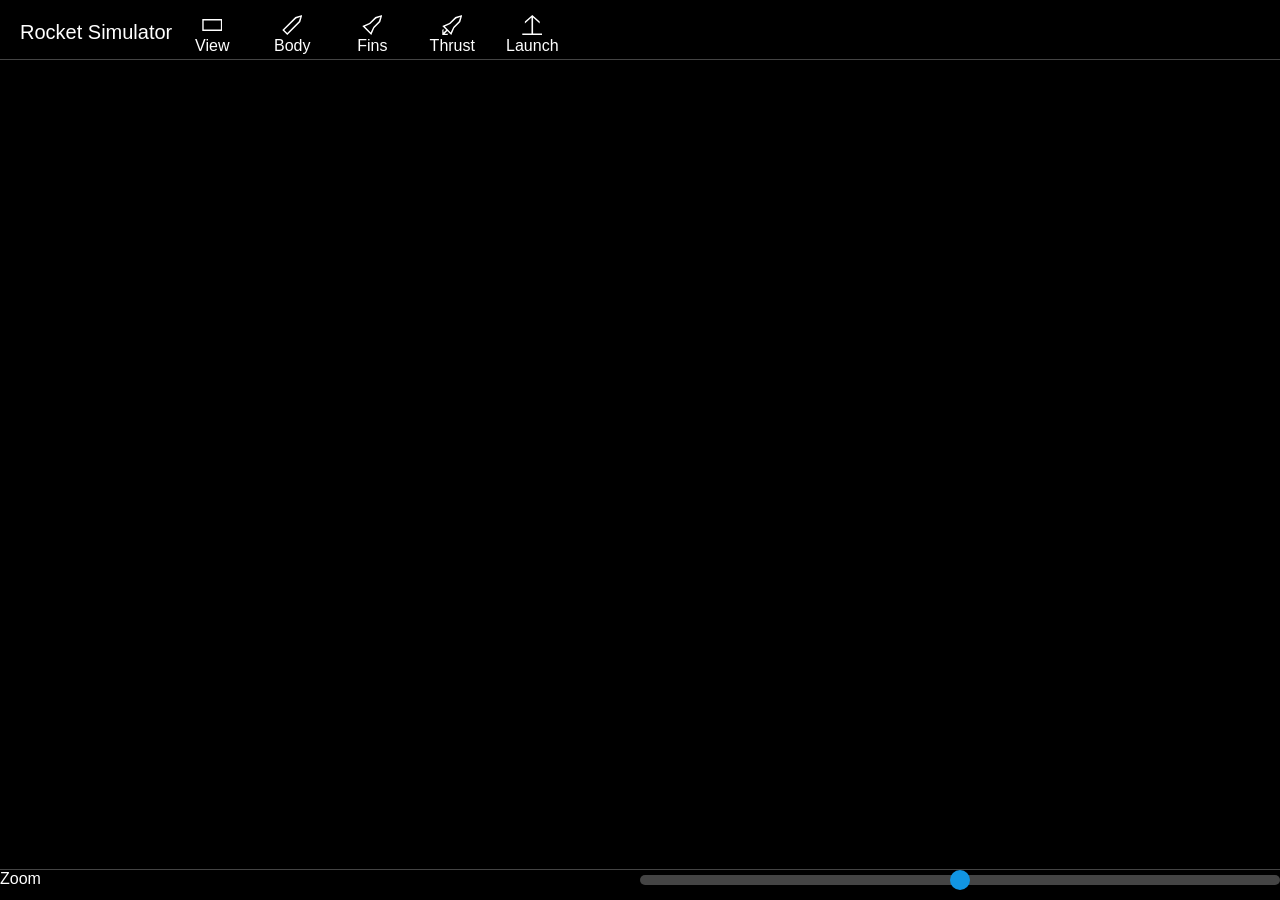
==== projects/rkt/index.html @ 42381203 "Add my projects!" ====
<!-- New changes -->
<!DOCTYPE html>
<html lang="en">
<head>
  <meta charset="UTF-8">
  <meta name="viewport" content="width=device-width, initial-scale=1.0">
  <title>Rocket Simulator</title>
  <link rel="stylesheet" href="style.css" type="text/css">
</head>
<body>
  <header>
    <h1>Rocket Simulator</h1>
    <div id="view">
      <div class="img-view"></div>
      View
      <input type="radio" name="menu" id="r-view">
    </div>
    <div id="body">
      <div class="img-body"></div>
      Body
      <input type="radio" name="menu" id="r-body">
    </div>
    <div id="fins">
      <div class="img-fins"></div>
      Fins
      <input type="radio" name="menu" id="r-fins">
    </div>
    <div id="thrust">
      <div class="img-thrust"></div>
      Thrust
      <input type="radio" name="menu" id="r-thrust">
    </div>
    <div id="launch">
      <div class="img-go"></div>
      Launch
      <input type="radio" name="menu" id="r-launch">
    </div>
  </header>
  <main>
    <section id="p-view">
      <div class="panel">
        <h2>3D View</h2>
      </div>
    </section>
    <section id="p-body">
      <div class="panel">
        <h2>Materials</h2>
        <p>Select a piece of rocket to change density and thickness.</p>
      </div>
      <div class="panel">
        <h2>Shape</h2>
        <p>Dimensions in mm.</p>
        <div class="rocket rocket-long">
          <!-- Javascript -->
        </div>

        <button id="button-body-shape-delete">-</button>
        <div class="input input-number">
          <p>Total mass (kg)</p>
          <div>
            <input id="input-body-shape-mass">
          </div>
        </div>
        <button>Calculate mass automatically</button>
        <p>The nose must be cone shaped, and widths must match across pieces.</p>
      </div>
      <div class="panel">
        <h2>Stability</h2>
      </div>
    </section>
    <section id="p-fins">
      <div class="panel">
        <h2>Material</h2>
      </div>
      <div class="panel">
        <h2>Shape</h2>
        <div class="input input-range">
          <p>Width <strong id="output-fins-shape-width"></strong>mm</p>
          <div>
            <div id="input-fins-shape-width-slider"></div>
            <input id="input-fins-shape-width" type="range" min="0" max="100">
            <div></div>
          </div>
        </div>
        <div class="input input-range">
          <p>Fin Shape</p>
          <div>
            <div id="input-fins-shape-shape-slider"></div>
            <input id="input-fins-shape-shape" type="range" min="0" max="100">
            <div></div>
          </div>
        </div>
        <div class="rocket rocket-long fins">
          <!-- Javascript -->
        </div>
      </div>
      <div class="panel">
        <h2>Angle</h2>
        <div class="input input-range">
          <p>Fins</p>
          <div>
            <div id="input-fins-angle-fins-slider"></div>
            <input id="input-fins-angle-fins" type="range" min="0" max="6">
            <div></div>
          </div>
        </div>
        <div class="input input-range">
          <p>Thickness <strong id="output-fins-angle-thickness"></strong>mm</p>
          <div>
            <div id="input-fins-angle-thickness-slider"></div>
            <input id="input-fins-angle-thickness" type="range" min="0" max="100">
            <div></div>
          </div>
        </div>
        <div class="rocket rocket-cross">
          <!-- Javascript -->
        </div>
      </div>
    </section>
    <section id="p-thrust">
      <div class="panel">
        <h2>Forces</h2>
        <div class="input input-number">
          <p>Initial force (N)</p>
          <div>
            <input id="input-thrust-forces-force">
          </div>
        </div>
        <div class="input input-number">
          <p>Duration of force (s)</p>
          <div>
            <input id="input-thrust-forces-duration">
          </div>
        </div>
        <p>Initial velocity: <strong id="output-thrust-forces-start">?</strong>m/s</p>
        <p>Not implemented yet. Launch force and engine thrust.</p>
      </div>
      <div class="panel">
        <h2>Stages</h2>
        <p>Not implemented yet.</p>
        <button id="delete-cache">Delete Cache</button>
      </div>
    </section>
    <section id="p-launch">
      <div class="panel">
        <h2>Graph</h2>
        <p>Choose x axis.</p>
        <p>Choose y axis.</p>
        <p>Draw button.</p>
        <button id="button-thrust-graph-traject">Trajectory</button>
        <button id="button-thrust-graph-drag">DragForce-Time</button>
        <button id="button-thrust-graph-vel">Velocity-Time</button>
        <button id="button-thrust-graph-xtime">Xdisplacement-Time</button>
        <button id="button-thrust-graph-ytime">Ydisplacement-Time</button>
        <button id="button-thrust-graph-yvel">Yvel-Time</button>
        <button id="button-thrust-graph-xvel">Xvel-Time</button>
      </div>
      <div class="panel">
        <div class="graph" id="graph-rocket">
          <div class="graph-body"></div>
          <div class="x-label">X-axis</div>
          <div class="y-label">Y-axis</div>
          <svg></svg>
        </div>
        <p>Max height: <strong id="output-launch-graph-height">?</strong>m</p>
        <p>Final displacement: <strong id="output-launch-graph-finaldisp">?</strong>m</p>
        <p>Flight time: <strong id="output-launch-graph-flighttime">?</strong>s</p>
      </div>
    </section>
  </main>
  <div class="input input-range">
    <p>Zoom</p>
    <div>
      <div id="input-body-shape-zoom-slider"></div>
      <input id="input-body-shape-zoom" type="range" min="0" max="100">
      <div></div>
    </div>
  </div>
  <script src="script.js"></script>
</body>
</html>
---- projects/rkt/style.css ----
* {
  box-sizing: border-box;
  color: white;
  font-family: 'Gill Sans', 'Gill Sans MT', Calibri, 'Trebuchet MS', sans-serif;
}

body {
  width: 100%;
  height: 100%;
  margin: 0;
  padding: 0;
  --red: #1195e2; /* Not red anymore! */
  --white: #ffffff;
  --grey: #444444;
  background-color: black;
}

header {
  width: 100%;
  height: 60px;
  padding: 15px 20px 0px;
  display: flex;
  flex-direction: row;
  justify-content: left;
  border-bottom: 1px solid var(--grey);
}

header>h1 {
  display: flex;
  padding-top: 7px;
  height: 100%;
  line-height: 100%;
  margin: 0;
  font-size: 15pt;
  font-weight: 300;
}

header>div {
  display: flex;
  position: relative;
  flex-direction: column;
  justify-content: space-between;
  align-items: center;
  background-color: transparent;
  border: none;
  border-radius: 0;
  border-bottom: 2px solid transparent;
  height: calc(100% + 1px);
  width: 80px;
  padding-bottom: 3px;
  font-family: Arial, Helvetica, sans-serif;
  transition: transform 0.2s;
}

header>div:hover:not(:has(:checked)) {
  transform: translateY(-2px);
}

header>div:has(:checked) {
  border-bottom: 2px solid var(--red);
}

header>div>div {
  /* icons */
  background-color: var(--white);
  width: 20px;
  height: 20px;
}

header>div:has(:checked)>div {
  /* icons */
  background-color: var(--red);
}

header>div>input {
  position: absolute;
  top: 0;
  left: 0;
  width: 100%;
  height: 100%;
  z-index: 999;
  opacity: 0;
  margin: 0;
  cursor: pointer;
}

/* Images to be replaced on GitHub */

.img-view {
  clip-path: polygon(100% 20%, 93% 27%, 7% 27%, 7% 73%, 93% 73%, 93% 27%, 100% 20%, 100% 80%, 0% 80%, 0% 20%);
}

.img-body {
  clip-path: polygon(100% 0%, 90% 10%, 69% 17%, 10% 75%, 25% 90%, 83% 31%, 90% 10%, 100% 0%, 90% 35%, 25% 100%, 0% 75%, 65% 10%);
}

.img-fins {
  clip-path: polygon(100% 0%, 90% 10%, 69% 17%, 40% 45%, 13% 58%, 42% 87%, 55% 60%, 83% 31%, 90% 10%, 100% 0%, 90% 35%, 60% 65%, 45% 100%, 0% 55%, 35% 40%, 65% 10%);
}

.img-thrust {
  clip-path: polygon(100% 0%, 90% 10%, 69% 17%, 40% 45%, 13% 58%, 42% 87%, 55% 60%, 83% 31%, 90% 10%, 100% 0%, 90% 35%, 60% 65%, 45% 100%, 25% 80%, 12% 94%, 31% 94%, 25% 100%, 0% 100%, 0% 75%, 6% 69%, 6% 88%, 20% 75%, 0% 55%, 35% 40%, 65% 10%);
}

.img-go {
  clip-path: polygon(46% 93%, 46% 13%, 13% 42%, 13% 32%, 50% 0%, 87% 32%, 87% 42%, 54% 13%, 54% 93%, 100% 93%, 100% 100%, 0% 100%, 0% 93%);
}

main {
  position: relative;
  width: 100%;
  height: calc(100vh - 90px);
  border-bottom: 1px solid var(--grey);
}

main>section {
  position: absolute;
  top: 0;
  left: 0;
  width: 100%;
  height: 100%;
  display: none;
  /* Flex */
}

main>section>.panel {
  display: flex;
  flex-direction: column;
  padding: 20px;
  gap: 5px;
  width: 100%;
  height: 100%;
}

main>section>.panel:not(:first-child) {
  border-left: 1px solid var(--grey);
}

html:has(#r-view:checked) section#p-view {
  display: flex;
}

html:has(#r-body:checked) section#p-body {
  display: flex;
}

html:has(#r-fins:checked) section#p-fins {
  display: flex;
}

html:has(#r-thrust:checked) section#p-thrust {
  display: flex;
}

html:has(#r-launch:checked) section#p-launch {
  display: flex;
}

.panel>h2 {
  font-size: 15pt;
  color: var(--red);
  margin: 0;
}

.panel>p {
  margin: 0;
}

sup, sub {
  color: inherit;
  width: fit-content;
}

.input {
  display: flex;
  flex-direction: row;
  justify-content: space-between;
  position: relative;
  width: 100%;
  height: 20px;
}

.input>p {
  margin: 0;
}

.input>div {
  position: absolute;
  width: 50%;
  right: 0;
  top: 0;
  height: 100%;
}

.input>div>input {
  position: absolute;
  width: 98%;
  left: 1%;
  opacity: 0;
  z-index: 3;
}

.input-number>div>input {
  opacity: 1 !important;
  background-color: transparent;
  border: 2px solid var(--grey);
}

.input-range>div>div:first-child {
  position: absolute;
  height: 20px;
  width: 20px;
  background-color: var(--red);
  border-radius: 100%;
  z-index: 2;
}

.input-range>div>div:last-child {
  position: absolute;
  top: 5px;
  height: 10px;
  width: 100%;
  background-color: var(--grey);
  border-radius: 5px;
  z-index: 1;
}

button {
  width: fit-content;
  height: fit-content;
  padding: 0px 5px;
  text-align: center;
  background-color: transparent;
  border: 2px solid var(--grey);
  color: var(--red);
  font-size: 14pt;
  cursor: pointer;
  border-radius: 999px;
}

.panel>.rocket {
  position: relative;
  width: 100%;
  min-width: 200px;
  height: 100%;
  scrollbar-width: none;
}

.rocket-cross {
  overflow: hidden;
}

.rocket-long {
  overflow: auto;
}

.rocket .centredot {
  position: absolute;
  left: 50%;
  height: 20px;
  width: 30px;
  transform: translate(-50%, -1%);
  border-top: 2px solid white;
  user-select: none;
  text-align: center;
}

.rocket .piece {
  position: relative;
  width: 100%;
  border-bottom: 1px solid var(--grey);
  border-left: 1px solid var(--grey);
  padding: 0 40px;
  min-width: fit-content;
  min-height: 12px;
  overflow: hidden;
  --w: 100%;
}

.rocket .piece:has(:focus) {
  overflow: visible;
}

.rocket .piece:first-child {
  border-top: 1px solid var(--grey);
}

.rocket .top-line {
  position: absolute;
  top: 0;
  height: 2px;
  background-color: var(--red);
  left: 50%;
  transform: translateX(-50%);
}

.rocket .bottom-line {
  position: absolute;
  bottom: 0;
  height: 2px;
  background-color: var(--red);
  left: 50%;
  transform: translateX(-50%);
}

.rocket .left-line {
  position: absolute;
  top: 0;
  height: 100%;
}

.rocket .right-line {
  position: absolute;
  top: 0;
  height: 100%;
}

.rocket .left-line.invert {
  transform: scaleX(-1);
}

.rocket .right-line.invert {
  transform: scaleX(-1);
}

.rocket .left-line>div {
  position: absolute;
  right: 0;
  width: 100%;
  height: 100%;
  background-color: var(--red);
  clip-path: polygon( 100% 0, calc(100% - 3px) 0, 0 100%, 3px 100%);
  min-width: 2px;
}

.rocket .right-line>div {
  position: absolute;
  left: 0;
  width: 100%;
  height: 100%;
  background-color: var(--red);
  clip-path: polygon( 0 0, 3px 0, 100% 100%, calc(100% - 3px) 100%);
  min-width: 2px;
}

.rocket.fins .top-line:not(.top-line-fin),
.rocket.fins .bottom-line:not(.bottom-line-fin),
.rocket.fins .left-line:not(.left-line-fin)>div,
.rocket.fins .right-line:not(.right-line-fin)>div {
  background-color: white;
  z-index: 1;
}

.rocket.fins .right-line-fin>div,
.rocket.fins .left-line-fin>div
.rocket.fins .bottom-line-fin {
  background-color: var(--red) !important;
  z-index: 0;
}

.rocket .rocket-input:focus {
  border: 1px solid white;
  background-color: black;
  border-radius: 5px;
  z-index: 1000;
}

.rocket .left-input {
  position: absolute;
  z-index: 999;
  top: 50%;
  left: 0;
  transform: translateY(-50%);
  background-color: transparent;
  border: none;
  width: 60px;
  height: fit-content;
  padding: 5px;
  outline: none;
}

.rocket .bottomright-input {
  position: absolute;
  z-index: 999;
  bottom: 0;
  right: 0;
  background-color: transparent;
  border: none;
  width: 50px;
  height: fit-content;
  text-align: right;
  padding: 5px;
  outline: none;
}

.rocket .topright-input {
  position: absolute;
  z-index: 999;
  top: 0;
  right: 0;
  background-color: transparent;
  border: none;
  width: 50px;
  height: fit-content;
  text-align: right;
  padding: 5px;
  outline: none;
}

.rocket .cross-circle {
  position: absolute;
  top: 50%;
  left: 50%;
  transform: translate(-50%, -50%);
  aspect-ratio: 1;
  border: 2px solid white;
  border-radius: 100%;
}

.rocket .cross-circle.dashed {
  border: 2px dashed white;
}

.rocket .cross-fin {
  position: absolute;
  top: 50%;
  left: 50%;
  height: 2px;
  background-color: var(--red);
  transform-origin: left;
}

.rocket .cross-fin-fade {
  position: absolute;
  top: 50%;
  left: 50%;
  height: 2px;
  background-color: var(--red);
  opacity: 0.5;
  transform-origin: left;
}

.graph {
  position: relative;
  width: 400px;
  height: 400px;
  aspect-ratio: 1;
  user-select: none;
  overflow: hidden;
}

.graph>.graph-body {
  position: absolute;
  border-left: 2px solid var(--grey);
  border-bottom: 2px solid var(--grey);
  width: calc(100% - 50px);
  bottom: 40px;
  left: 40px;
  aspect-ratio: 1;
  z-index: 1;
}

.graph>.graph-body>div.point {
  position: absolute;
  width: 10px;
  height: 10px;
  background-color: var(--red);
  border-radius: 100%;
  transform: translate(-50%, -50%);
}

.graph>.graph-body>div.gridline.h {
  position: absolute;
  width: 100%;
  height: 2px;
  left: 0;
  background-color: var(--grey);

  display: flex;
  align-items: center;
  justify-content: left;
}

.graph>.graph-body>div.gridline.v {
  position: absolute;
  height: 100%;
  width: 2px;
  top: 0;
  background-color: var(--grey);
  
  display: flex;
  align-items: end;
  justify-content: center;
}

.graph>.graph-body>div.gridline.v.marker {
  height: calc(100% + 20px) !important;
  transform: translateY(0px);
}

.graph>.graph-body>div.gridline.h.marker {
  width: calc(100% + 20px) !important;
  transform: translateX(-20px);
}

.graph>svg {
  position: absolute;
  border-left: 2px solid transparent;
  border-bottom: 2px solid transparent;
  width: calc(100% - 50px);
  bottom: 40px;
  left: 40px;
  aspect-ratio: 1;
  z-index: 999;
}

.graph>svg>path {
  stroke-width: 3px;
  stroke: var(--red);
}

.graph>.x-label {
  position: absolute;
  right: 0;
  bottom: 0;
  width: 100%;
  height: 18px;
  text-align: center;
  aspect-ratio: 1;
  color: var(--red);
}

.graph>.y-label {
  position: absolute;
  left: 18px;
  bottom: calc(100% - 30px);
  width: 100%;
  height: 18px;
  transform: rotate(90deg);
  transform-origin: top left;
  text-align: center;
  aspect-ratio: 1;
  color: var(--red);
}
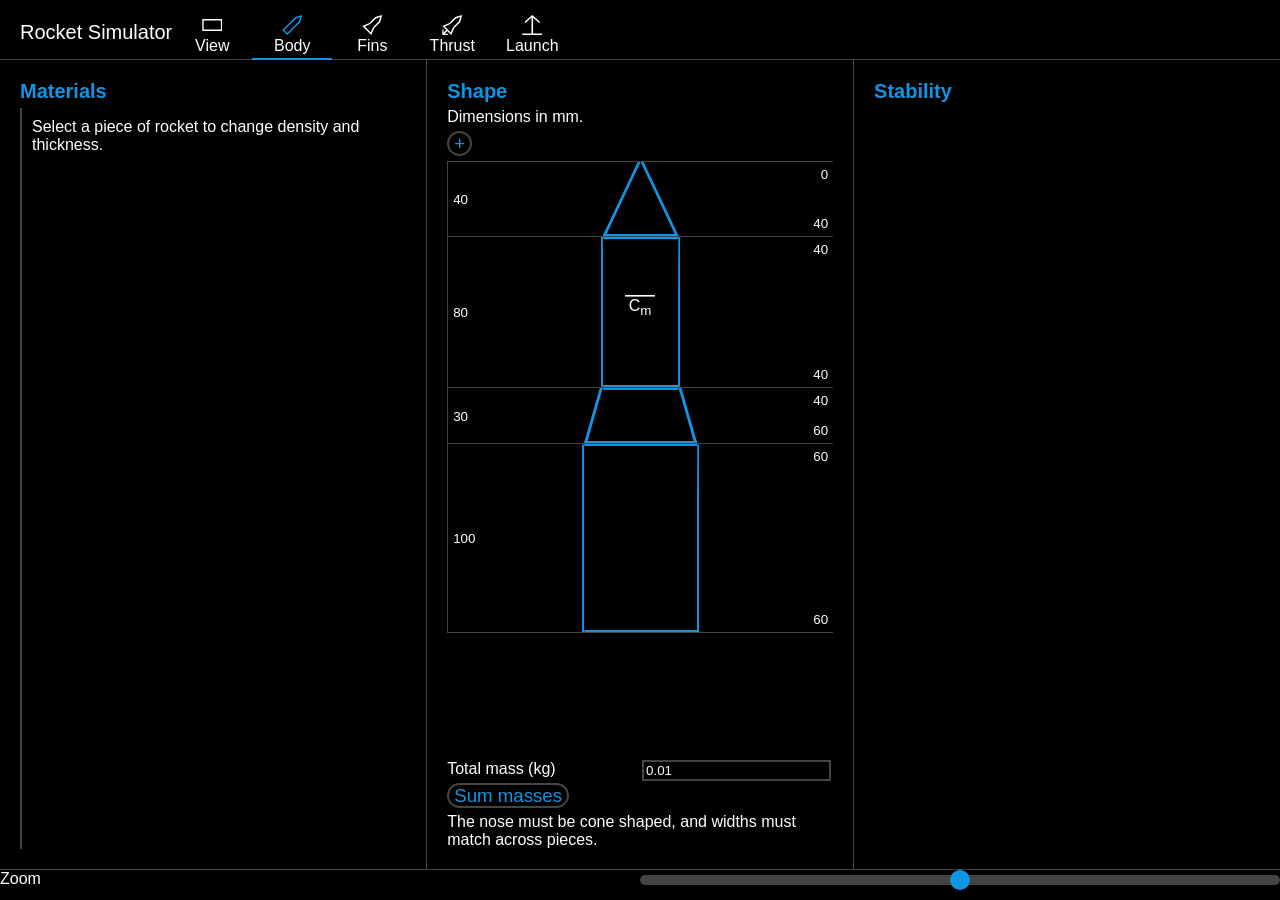
==== commit 4f57baf3: "save" ====
--- a/projects/rkt/index.html
+++ b/projects/rkt/index.html
@@ -18,7 +18,7 @@
     <div id="body">
       <div class="img-body"></div>
       Body
-      <input type="radio" name="menu" id="r-body">
+      <input type="radio" name="menu" id="r-body" checked>
     </div>
     <div id="fins">
       <div class="img-fins"></div>
@@ -45,23 +45,24 @@
     <section id="p-body">
       <div class="panel">
         <h2>Materials</h2>
-        <p>Select a piece of rocket to change density and thickness.</p>
+        <div class="invisible" id="material-editor">
+          <p>Select a piece of rocket to change density and thickness.</p>
+        </div>
       </div>
       <div class="panel">
         <h2>Shape</h2>
         <p>Dimensions in mm.</p>
-        <div class="rocket rocket-long">
+        <button id="button-body-shape-add">+</button>
+        <div class="rocket rocket-long" id="rocket1">
           <!-- Javascript -->
         </div>
-
-        <button id="button-body-shape-delete">-</button>
         <div class="input input-number">
           <p>Total mass (kg)</p>
           <div>
             <input id="input-body-shape-mass">
           </div>
         </div>
-        <button>Calculate mass automatically</button>
+        <button id="button-body-shape-mass">Sum masses</button>
         <p>The nose must be cone shaped, and widths must match across pieces.</p>
       </div>
       <div class="panel">
@@ -132,6 +133,12 @@
             <input id="input-thrust-forces-duration">
           </div>
         </div>
+        <div class="input input-number">
+          <p>Angle from horizontal (deg)</p>
+          <div>
+            <input id="input-thrust-forces-angle">
+          </div>
+        </div>
         <p>Initial velocity: <strong id="output-thrust-forces-start">?</strong>m/s</p>
         <p>Not implemented yet. Launch force and engine thrust.</p>
       </div>
--- a/projects/rkt/style.css
+++ b/projects/rkt/style.css
@@ -12,6 +12,7 @@
   --red: #1195e2; /* Not red anymore! */
   --white: #ffffff;
   --grey: #444444;
+  --yellow: #d37000;
   background-color: black;
 }
 
@@ -132,6 +133,16 @@
   height: 100%;
 }
 
+main>section>.panel>div.invisible {
+  display: flex;
+  flex-direction: column;
+  gap: 5px;
+  width: 100%;
+  height: 100%;
+  border-left: 2px solid var(--grey);
+  padding: 10px;
+}
+
 main>section>.panel:not(:first-child) {
   border-left: 1px solid var(--grey);
 }
@@ -156,13 +167,13 @@
   display: flex;
 }
 
-.panel>h2 {
+.panel h2 {
   font-size: 15pt;
   color: var(--red);
   margin: 0;
 }
 
-.panel>p {
+.panel p {
   margin: 0;
 }
 
@@ -227,7 +238,8 @@
 
 button {
   width: fit-content;
-  height: fit-content;
+  height: 25px;
+  min-width: 25px;
   padding: 0px 5px;
   text-align: center;
   background-color: transparent;
@@ -263,6 +275,9 @@
   border-top: 2px solid white;
   user-select: none;
   text-align: center;
+  background-color: black;
+  border-bottom-left-radius: 5px;
+  border-bottom-right-radius: 5px;
 }
 
 .rocket .piece {
@@ -516,7 +531,7 @@
 
 .graph>svg>path {
   stroke-width: 3px;
-  stroke: var(--red);
+  stroke: white;
 }
 
 .graph>.x-label {
